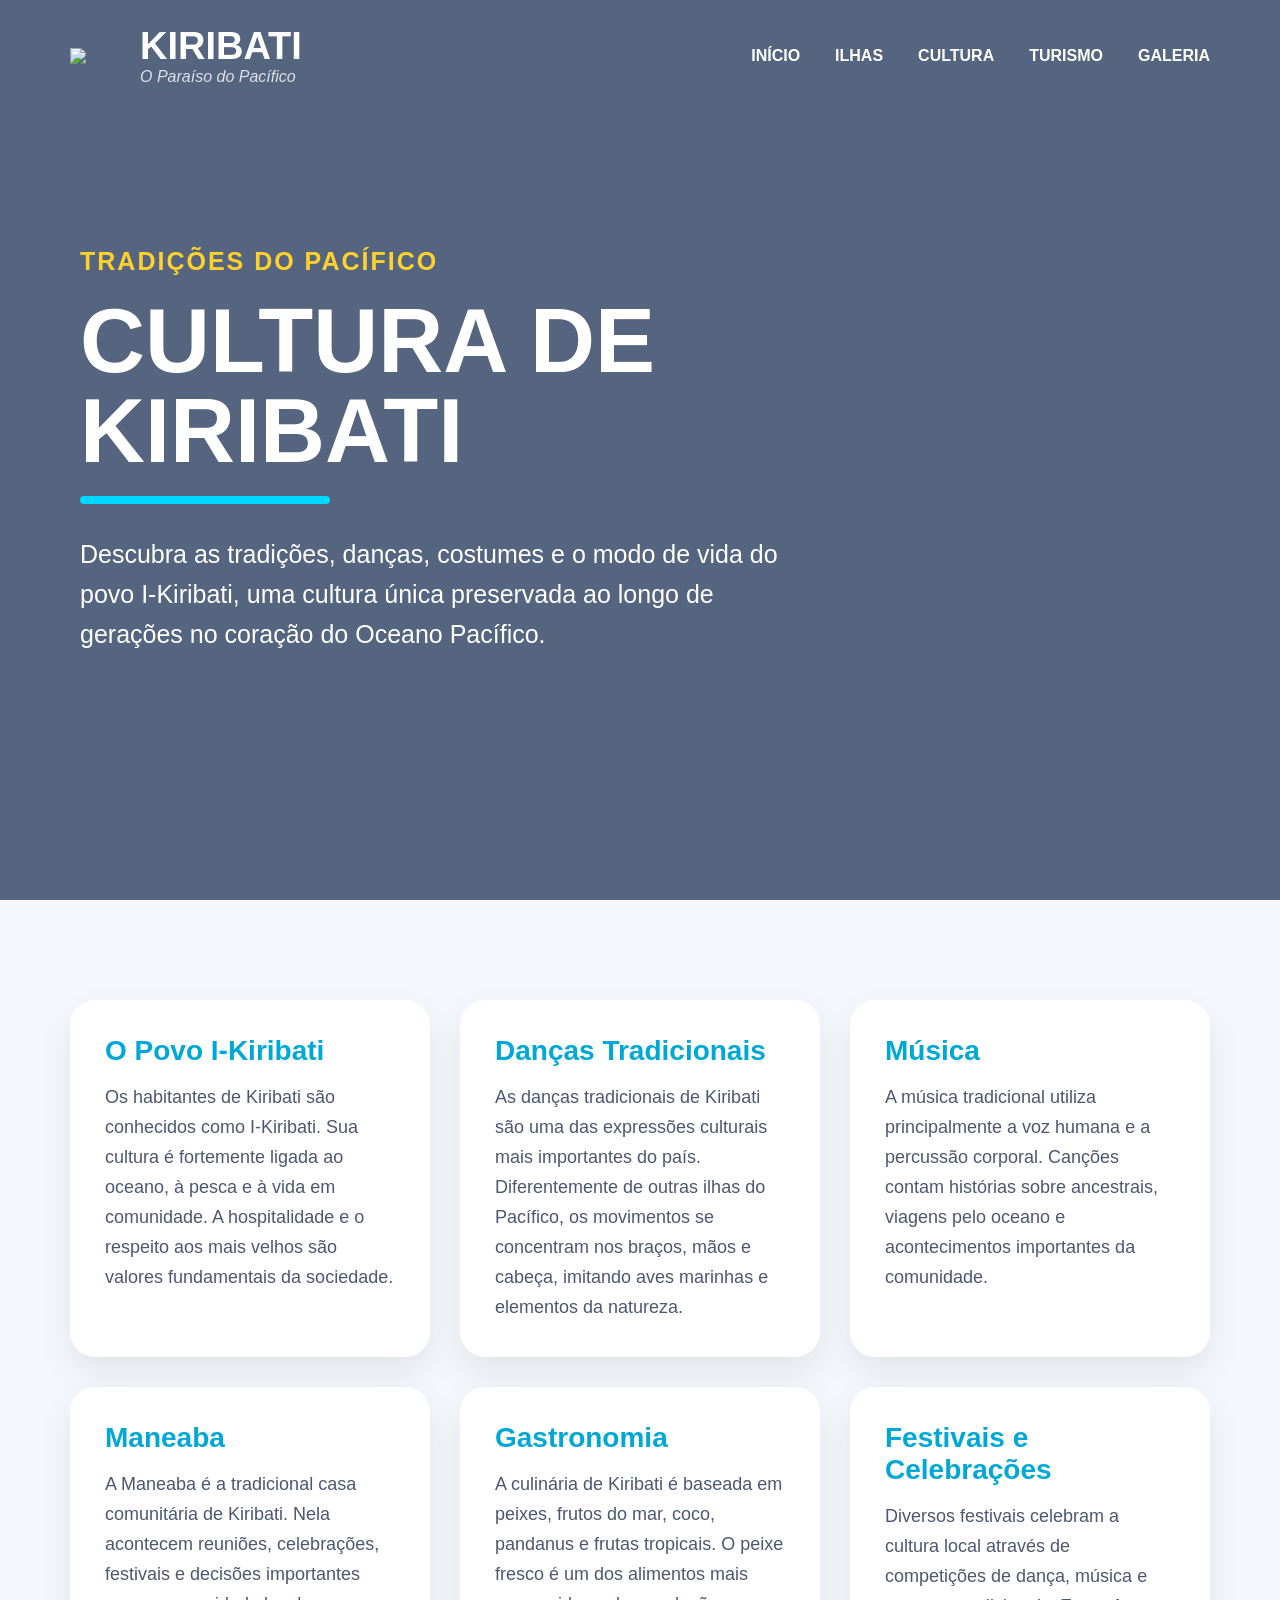
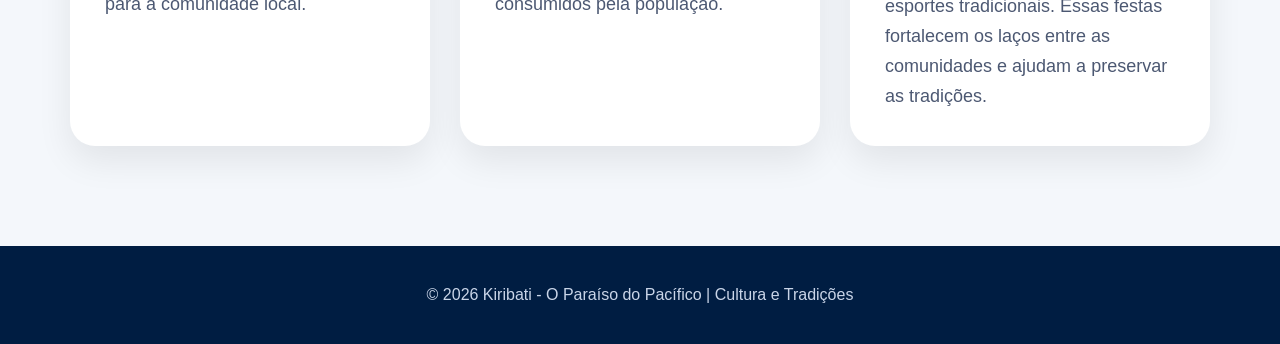
==== pages/cultura.html @ 424ed08c "Add files via upload" ====
<!DOCTYPE html>
<html lang="pt-BR">
<head>
    <meta charset="UTF-8">
    <meta name="viewport" content="width=device-width, initial-scale=1.0">
    <link rel="stylesheet" href="/css/cultura.css">
    <title>Document</title>
</head>
<body>
    <header> 
      <div class="logo">

      <img src="https://upload.wikimedia.org/wikipedia/commons/d/d3/Flag_of_Kiribati.svg">

      <div class="logo-text">
        <h1>KIRIBATI</h1>
        <p>O Paraíso do Pacífico</p>
      </div>

    </div>    
    <nav>
      <ul>
        <li><a href="/pages/index.html">INÍCIO</a></li>
        <li><a href="/pages/ilhas.html">ILHAS</a></li>
        <li><a href="/pages/cultura.html">CULTURA</a></li>
        <li><a href="/pages/turismo.html">TURISMO</a></li>
        <li><a href="/pages/galeria.html">GALERIA</a></li>
      </ul>
    </nav>
    </header>
    <section class="hero">
    <div class="hero-content">
        <span>TRADIÇÕES DO PACÍFICO</span>
        <h2>CULTURA DE KIRIBATI</h2>
        <div class="wave"></div>

        <p>
            Descubra as tradições, danças, costumes e o modo de vida do povo I-Kiribati,
            uma cultura única preservada ao longo de gerações no coração do Oceano Pacífico.
        </p>
    </div>
</section>

<section class="cultura">

    <div class="card">
        <h2> O Povo I-Kiribati</h2>
        <p>
            Os habitantes de Kiribati são conhecidos como I-Kiribati. Sua cultura é fortemente
            ligada ao oceano, à pesca e à vida em comunidade. A hospitalidade e o respeito aos
            mais velhos são valores fundamentais da sociedade.
        </p>
    </div>

    <div class="card">
        <h2> Danças Tradicionais</h2>
        <p>
            As danças tradicionais de Kiribati são uma das expressões culturais mais importantes
            do país. Diferentemente de outras ilhas do Pacífico, os movimentos se concentram nos
            braços, mãos e cabeça, imitando aves marinhas e elementos da natureza.
        </p>
    </div>

    <div class="card">
        <h2> Música</h2>
        <p>
            A música tradicional utiliza principalmente a voz humana e a percussão corporal.
            Canções contam histórias sobre ancestrais, viagens pelo oceano e acontecimentos
            importantes da comunidade.
        </p>
    </div>

    <div class="card">
        <h2> Maneaba</h2>
        <p>
            A Maneaba é a tradicional casa comunitária de Kiribati. Nela acontecem reuniões,
            celebrações, festivais e decisões importantes para a comunidade local.
        </p>
    </div>

    <div class="card">
        <h2> Gastronomia</h2>
        <p>
            A culinária de Kiribati é baseada em peixes, frutos do mar, coco, pandanus e
            frutas tropicais. O peixe fresco é um dos alimentos mais consumidos pela população.
        </p>
    </div>

    <div class="card">
        <h2>Festivais e Celebrações</h2>
        <p>
            Diversos festivais celebram a cultura local através de competições de dança,
            música e esportes tradicionais. Essas festas fortalecem os laços entre as
            comunidades e ajudam a preservar as tradições.
        </p>
    </div>

</section>

<footer>
    <p>© 2026 Kiribati - O Paraíso do Pacífico | Cultura e Tradições</p>
</footer>
</body>
</html>
---- css/cultura.css ----
*{
    margin:0;
    padding:0;
    box-sizing:border-box;
    font-family:Arial, Helvetica, sans-serif;
}

body{
    background:#f4f7fb;
    overflow-x:hidden;
}

/* HEADER */

header{
    position:absolute;
    top:0;
    left:0;
    width:100%;
    z-index:100;
    padding:25px 70px;
    display:flex;
    justify-content:space-between;
    align-items:center;
}

.logo{
    display:flex;
    align-items:center;
    gap:15px;
}

.logo img{
    width:55px;
}

.logo-text h1{
    color:white;
    font-size:38px;
}

.logo-text p{
    color:white;
    opacity:.8;
    font-style:italic;
}

nav ul{
    display:flex;
    gap:35px;
    list-style:none;
}

nav a{
    text-decoration:none;
    color:white;
    font-weight:600;
    transition:.3s;
}

nav a:hover{
    color:#ffd12d;
}

/* HERO */

.hero{
    height:100vh;
    background:
    linear-gradient(rgba(0,22,61,.65), rgba(0,22,61,.65)),
    url("https://images.unsplash.com/photo-1518509562904-e7ef99cdcc86?q=80&w=2000");
    background-size:cover;
    background-position:center;
    display:flex;
    align-items:center;
    padding:0 80px;
}

.hero-content{
    max-width:700px;
    color:white;
}

.hero span{
    color:#ffd12d;
    font-size:25px;
    font-weight:bold;
    letter-spacing:2px;
}

.hero h2{
    font-size:90px;
    line-height:90px;
    margin:20px 0;
    font-weight:900;
}

.wave{
    width:250px;
    height:8px;
    background:#00d9ff;
    border-radius:50px;
    margin-bottom:30px;
}

.hero p{
    font-size:25px;
    line-height:40px;
}

/* CULTURA */

.cultura{
    padding:100px 70px;
    display:grid;
    grid-template-columns:repeat(3,1fr);
    gap:30px;
}

.card{
    background:white;
    padding:35px;
    border-radius:25px;
    box-shadow:0 15px 35px rgba(0,0,0,.08);
    transition:.4s;
}

.card:hover{
    transform:translateY(-10px);
}

.card h2{
    color:#00a8d8;
    margin-bottom:15px;
    font-size:28px;
}

.card p{
    color:#4c5872;
    font-size:18px;
    line-height:30px;
}

/* FOOTER */

footer{
    background:#001d42;
    padding:40px;
    text-align:center;
}

footer p{
    color:#c9d5e8;
}

/* RESPONSIVO */

@media(max-width:1200px){

    .cultura{
        grid-template-columns:repeat(2,1fr);
    }

    .hero h2{
        font-size:70px;
        line-height:70px;
    }

}

@media(max-width:768px){

    header{
        flex-direction:column;
        gap:20px;
        padding:20px;
    }

    nav ul{
        flex-wrap:wrap;
        justify-content:center;
        gap:15px;
    }

    .hero{
        padding:0 25px;
    }

    .hero h2{
        font-size:50px;
        line-height:50px;
    }

    .hero p{
        font-size:18px;
        line-height:30px;
    }

    .cultura{
        grid-template-columns:1fr;
        padding:70px 25px;
    }

}
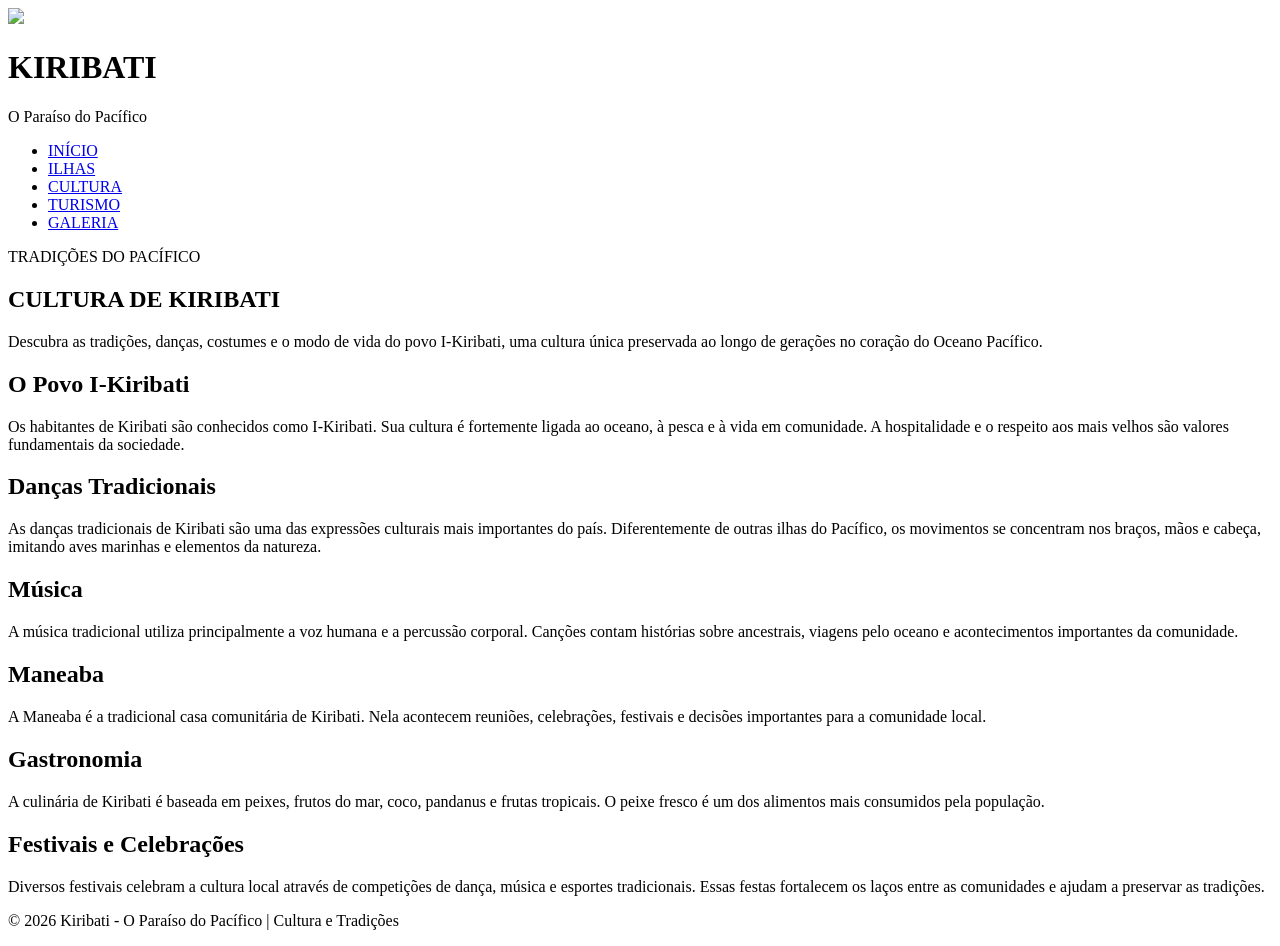
==== commit c54eee43: "Update cultura.html" ====
--- a/pages/cultura.html
+++ b/pages/cultura.html
@@ -3,7 +3,7 @@
 <head>
     <meta charset="UTF-8">
     <meta name="viewport" content="width=device-width, initial-scale=1.0">
-    <link rel="stylesheet" href="/css/cultura.css">
+    <link rel="stylesheet" href="css/cultura.css">
     <title>Document</title>
 </head>
 <body>
@@ -101,4 +101,4 @@
     <p>© 2026 Kiribati - O Paraíso do Pacífico | Cultura e Tradições</p>
 </footer>
 </body>
-</html>+</html>
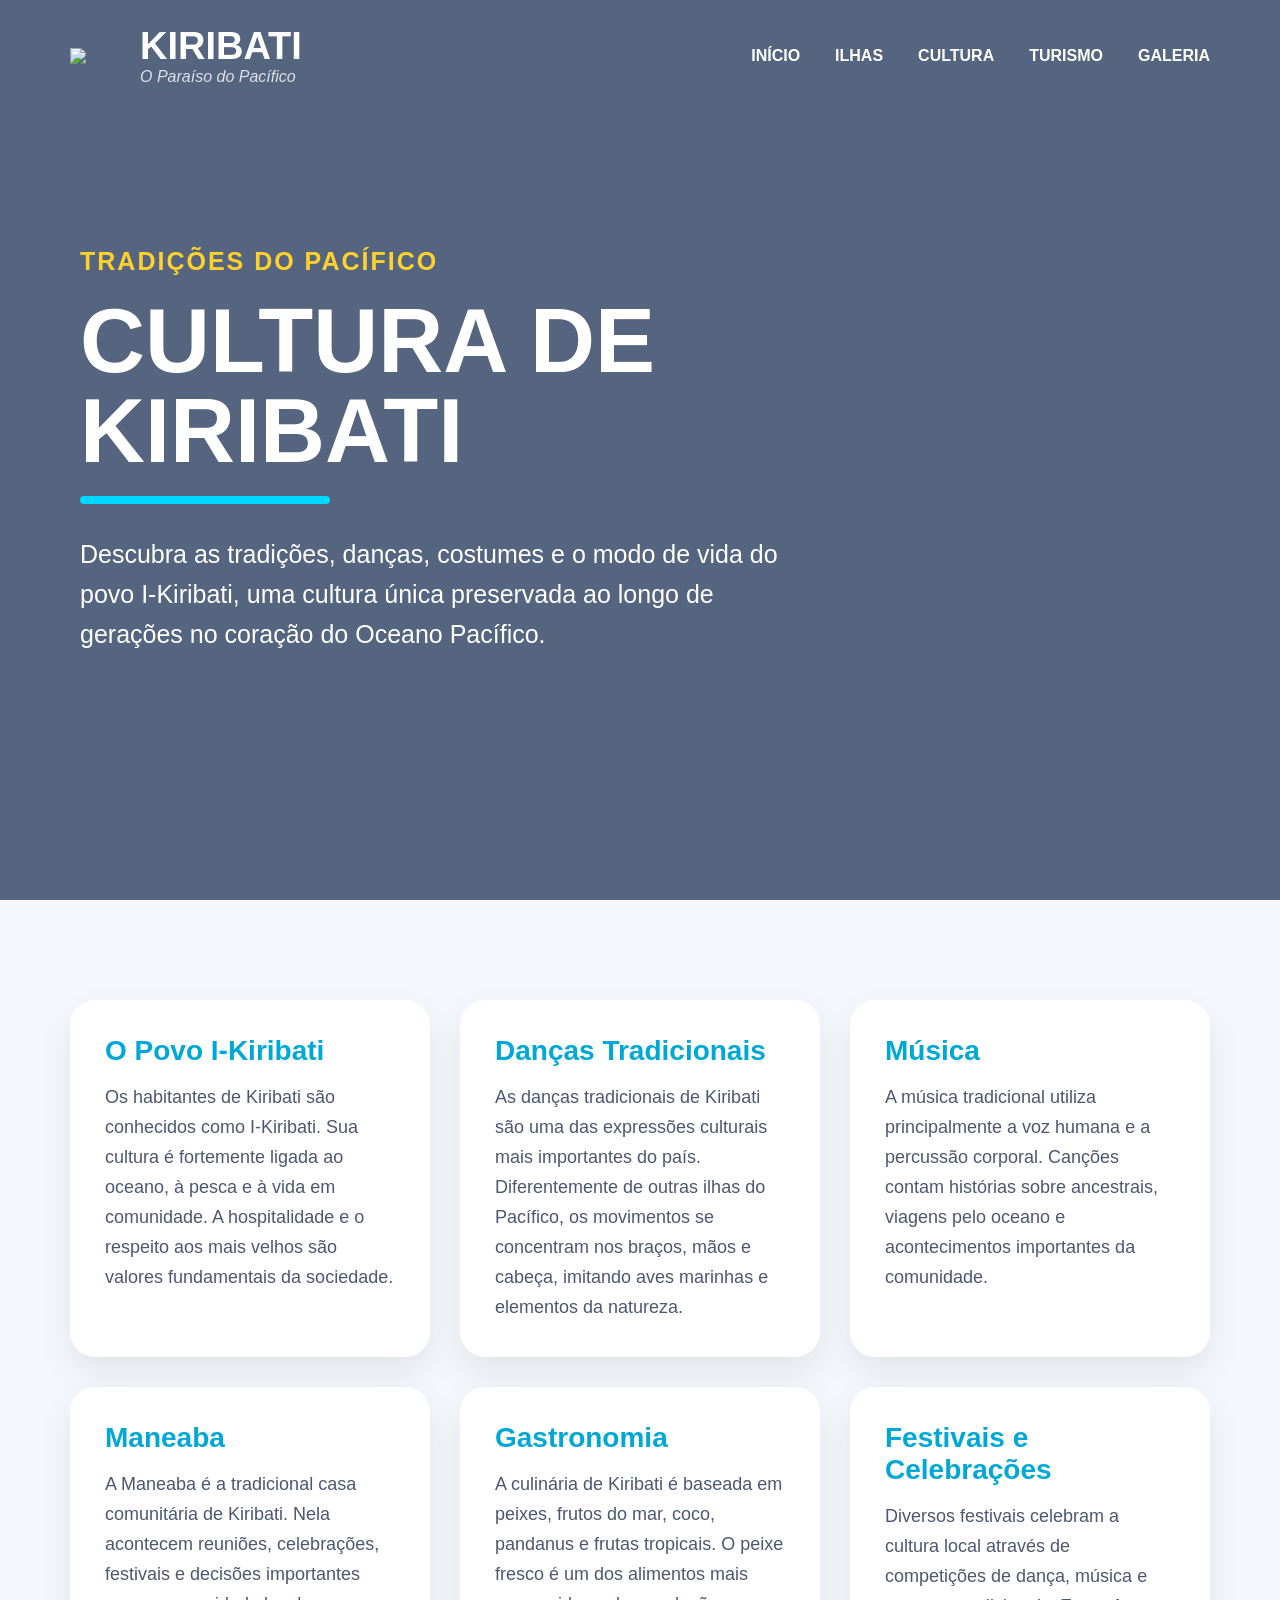
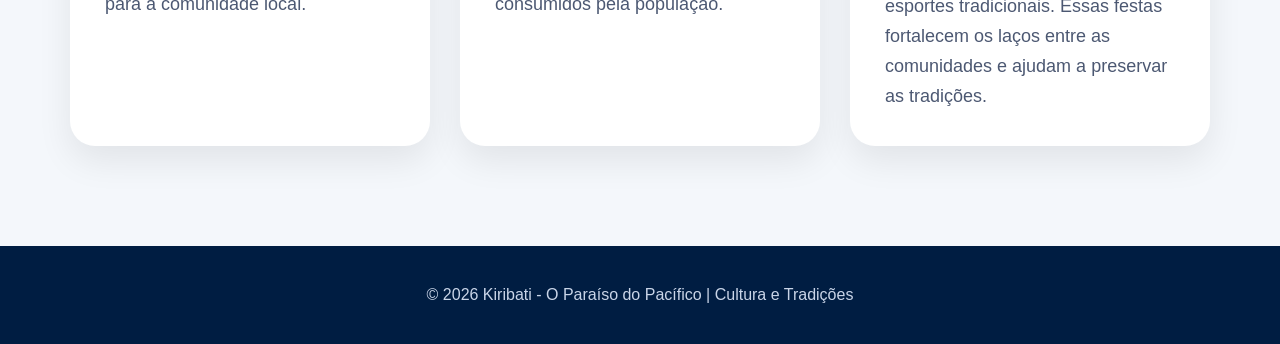
==== commit 589bc89e: "Update cultura.html" ====
--- a/pages/cultura.html
+++ b/pages/cultura.html
@@ -3,7 +3,7 @@
 <head>
     <meta charset="UTF-8">
     <meta name="viewport" content="width=device-width, initial-scale=1.0">
-    <link rel="stylesheet" href="css/cultura.css">
+    <link rel="stylesheet" href="../css/cultura.css">
     <title>Document</title>
 </head>
 <body>
--- a/css/cultura.css
+++ b/css/cultura.css
@@ -0,0 +1,204 @@
+*{
+    margin:0;
+    padding:0;
+    box-sizing:border-box;
+    font-family:Arial, Helvetica, sans-serif;
+}
+
+body{
+    background:#f4f7fb;
+    overflow-x:hidden;
+}
+
+/* HEADER */
+
+header{
+    position:absolute;
+    top:0;
+    left:0;
+    width:100%;
+    z-index:100;
+    padding:25px 70px;
+    display:flex;
+    justify-content:space-between;
+    align-items:center;
+}
+
+.logo{
+    display:flex;
+    align-items:center;
+    gap:15px;
+}
+
+.logo img{
+    width:55px;
+}
+
+.logo-text h1{
+    color:white;
+    font-size:38px;
+}
+
+.logo-text p{
+    color:white;
+    opacity:.8;
+    font-style:italic;
+}
+
+nav ul{
+    display:flex;
+    gap:35px;
+    list-style:none;
+}
+
+nav a{
+    text-decoration:none;
+    color:white;
+    font-weight:600;
+    transition:.3s;
+}
+
+nav a:hover{
+    color:#ffd12d;
+}
+
+/* HERO */
+
+.hero{
+    height:100vh;
+    background:
+    linear-gradient(rgba(0,22,61,.65), rgba(0,22,61,.65)),
+    url("https://images.unsplash.com/photo-1518509562904-e7ef99cdcc86?q=80&w=2000");
+    background-size:cover;
+    background-position:center;
+    display:flex;
+    align-items:center;
+    padding:0 80px;
+}
+
+.hero-content{
+    max-width:700px;
+    color:white;
+}
+
+.hero span{
+    color:#ffd12d;
+    font-size:25px;
+    font-weight:bold;
+    letter-spacing:2px;
+}
+
+.hero h2{
+    font-size:90px;
+    line-height:90px;
+    margin:20px 0;
+    font-weight:900;
+}
+
+.wave{
+    width:250px;
+    height:8px;
+    background:#00d9ff;
+    border-radius:50px;
+    margin-bottom:30px;
+}
+
+.hero p{
+    font-size:25px;
+    line-height:40px;
+}
+
+/* CULTURA */
+
+.cultura{
+    padding:100px 70px;
+    display:grid;
+    grid-template-columns:repeat(3,1fr);
+    gap:30px;
+}
+
+.card{
+    background:white;
+    padding:35px;
+    border-radius:25px;
+    box-shadow:0 15px 35px rgba(0,0,0,.08);
+    transition:.4s;
+}
+
+.card:hover{
+    transform:translateY(-10px);
+}
+
+.card h2{
+    color:#00a8d8;
+    margin-bottom:15px;
+    font-size:28px;
+}
+
+.card p{
+    color:#4c5872;
+    font-size:18px;
+    line-height:30px;
+}
+
+/* FOOTER */
+
+footer{
+    background:#001d42;
+    padding:40px;
+    text-align:center;
+}
+
+footer p{
+    color:#c9d5e8;
+}
+
+/* RESPONSIVO */
+
+@media(max-width:1200px){
+
+    .cultura{
+        grid-template-columns:repeat(2,1fr);
+    }
+
+    .hero h2{
+        font-size:70px;
+        line-height:70px;
+    }
+
+}
+
+@media(max-width:768px){
+
+    header{
+        flex-direction:column;
+        gap:20px;
+        padding:20px;
+    }
+
+    nav ul{
+        flex-wrap:wrap;
+        justify-content:center;
+        gap:15px;
+    }
+
+    .hero{
+        padding:0 25px;
+    }
+
+    .hero h2{
+        font-size:50px;
+        line-height:50px;
+    }
+
+    .hero p{
+        font-size:18px;
+        line-height:30px;
+    }
+
+    .cultura{
+        grid-template-columns:1fr;
+        padding:70px 25px;
+    }
+
+}
